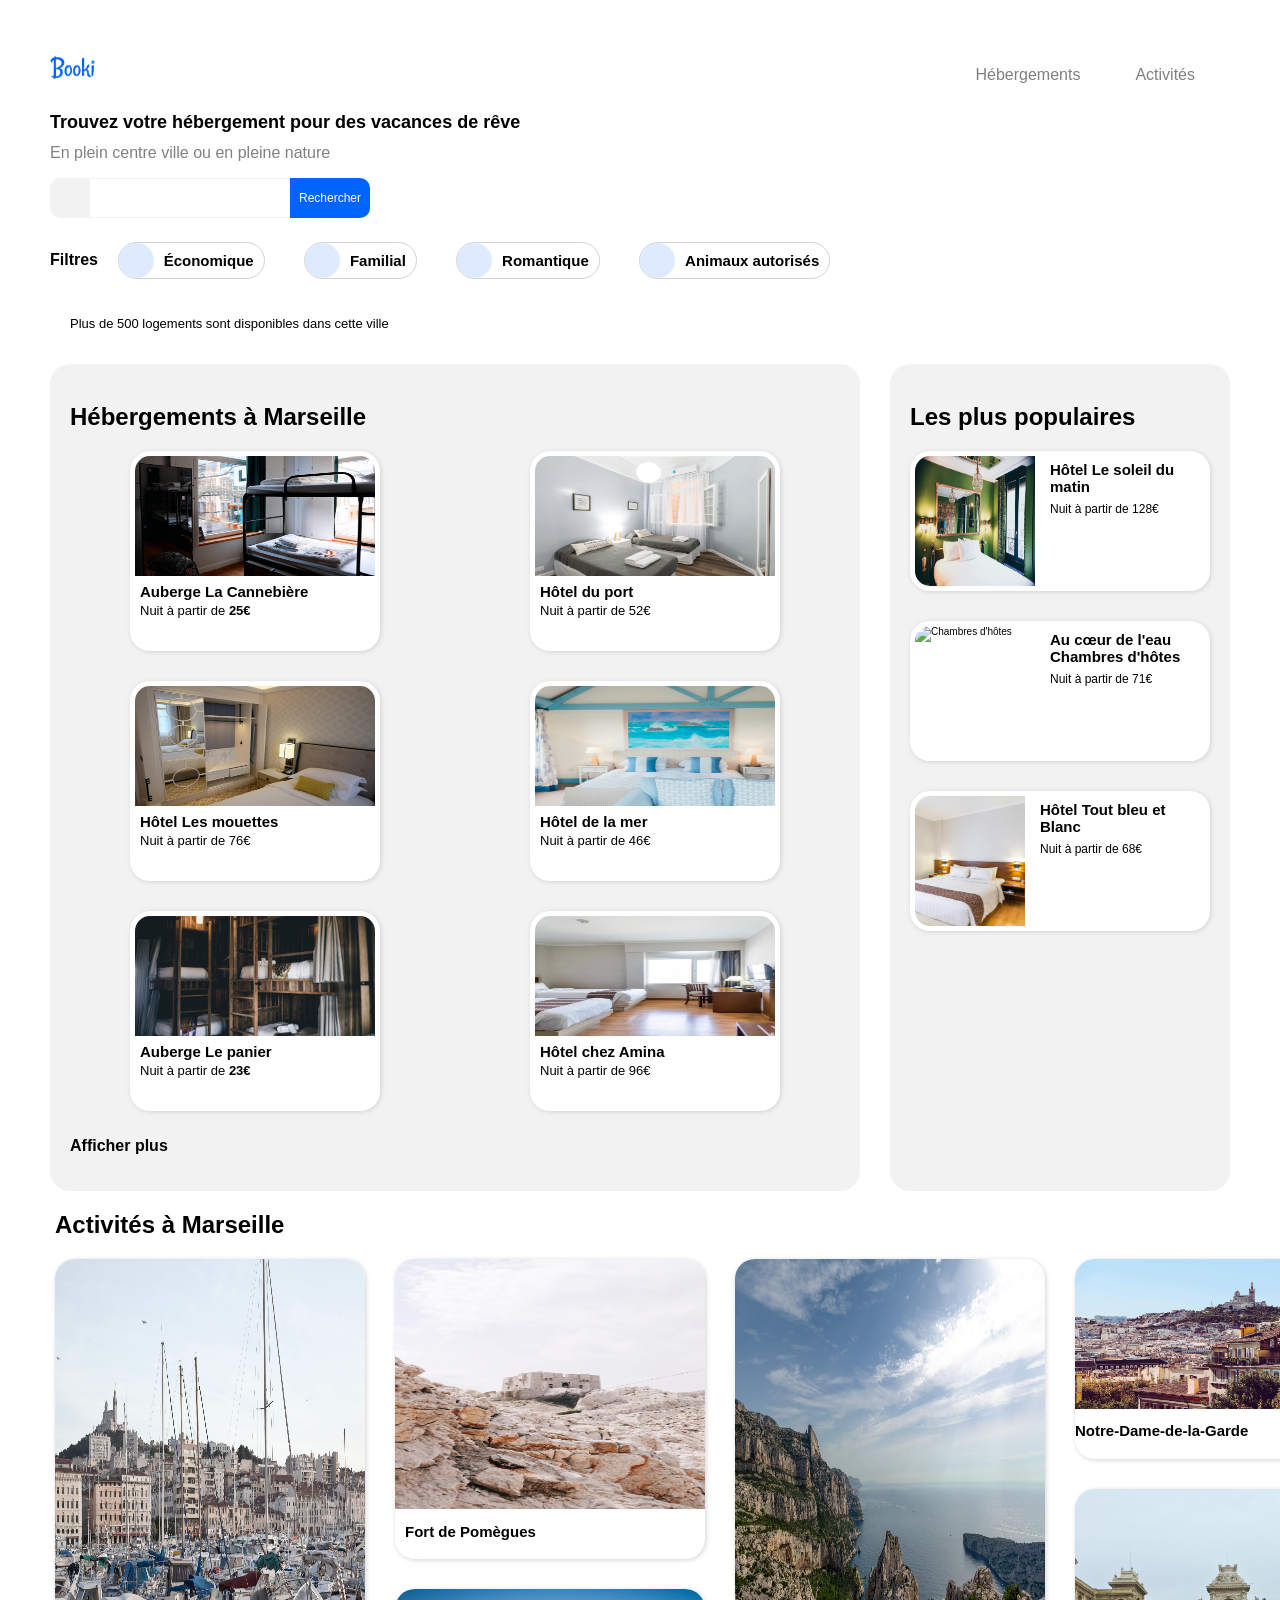
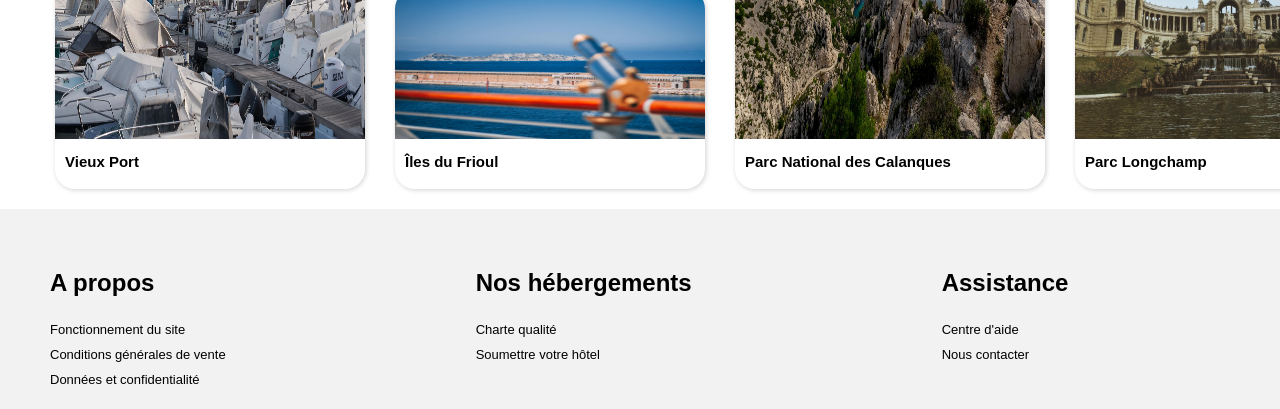
==== Booki.html @ 27ab366f "Starting the project" ====
<!DOCTYPE html>
<html lang="en">
<head>
	<meta charset="utf-8">
	<title>Booki</title>
	<link rel="stylesheet" type="text/css" href="Booki.css">
	<script src="https://kit.fontawesome.com/4626240a72.js" crossorigin="anonymous"></script>
</head>
<body>
	<header>
		<div class="entete">
			<img class="logo" src="Ressources_Booki/images/logo/Booki.png" alt="logo">
				<nav>
							<!-- Menu de navigation -->
					<ul class="menu">
                   	 	<li><a href="#Hébergements">Hébergements</a></li>
                   	 	<li><a href="#Activités">Activités</a></li>
                	</ul>
				</nav>
		</div>

							<!-- Texte header-->

		<div class="phrase_accroche">
			<h1>Trouvez votre hébergement pour des vacances de rêve</h1>
			<p>En plein centre ville ou en pleine nature</p>
		</div>

							<!-- Barre de recherche -->

		<form class="barre_de_recherche">
			<div class="icon_lieu"><i class="fas fa-map-marker-alt fa-lg"></i></div>
			<label for="recherche"></label>
			<input type="search" name="recherche" id="recherche">
			<button class="bouton_rechercher">Rechercher</button>
		</form>

							<!-- Filtres cliquables -->

		<div class="filtres">
			<h2>Filtres</h2>
								   <!-- Cash -->
			<div class="cash">
				<div class="iconContainer">
					<i class="fas fa-money-bill-wave fa-lg"></i>
				</div>
				<a class="bouton_rechercher" href="#">Économique</a>
			</div>

							    <!-- Personnage -->
			<div class="man">
				<div class="iconContainer">
					<i class="fas fa-child"></i>
				</div>
				<a class="bouton_rechercher" href="#">Familial</a>
			</div>

								  <!-- Coeur -->
			<div class="heart">
				<div class="iconContainer">
					<i class="fas fa-heart"></i>
				</div>
				<a class="bouton_rechercher" href="#">Romantique</a>
			</div>

							   	  <!-- Animal -->
			<div class="pet">
				<div class="iconContainer">
					<i class="fas fa-dog"></i>
				</div>
				<a class="bouton_rechercher" href="#">Animaux autorisés</a>
			</div>

		</div>

								<!-- Information -->

		<div class="information">
			<div><i class="fa-light fa-circle-info" aria-hidden="true"></i></div>
			<p>Plus de 500 logements sont disponibles dans cette ville</p>
		</div>
	</header>

						<!-- Section "Hébergment à Marseille" -->

	<div class="section_one_and_two">
	
		<section class="section_one">

			<h2 id="Hébergements">Hébergements à Marseille</h2>

			<div class="hebergements">
				
				<a class="résultats" href="#">
					<img src="Ressources_Booki/images/hebergements/2_large/auberge.jpg" alt="Auberge">
					<h3>Auberge La Cannebière</h3>
					<p>Nuit à partir de <strong>25€</strong></p>
				</a>

				<a class="résultats" href="#">
					<img src="Ressources_Booki/images/hebergements/2_large/hotel_du_port.jpg" alt="Hôtel">
					<h3>Hôtel du port</h3>
					<p>Nuit à partir de 52€</p>
				</a>

				<a class="résultats" href="#">
					<img src="Ressources_Booki/images/hebergements/2_large/hotel_les_mouettes.jpg" alt="Hôtel">
					<h3>Hôtel Les mouettes</h3>
					<p>Nuit à partir de 76€</p>
				</a>

				<a class="résultats" href="#">
					<img src="Ressources_Booki/images/hebergements/2_large/hotel_de_la_mer.jpg" alt="Hôtel">
					<h3>Hôtel de la mer</h3>
					<p>Nuit à partir de 46€</p>
				</a>

				<a class="résultats" href="#">
					<img src="Ressources_Booki/images/hebergements/2_large/auberge_le_panier.jpg" alt="Auberge">
					<h3>Auberge Le panier</h3>
					<p>Nuit à partir de <strong>23€</strong></p>
				</a>

				<a class="résultats" href="#">
					<img src="Ressources_Booki/images/hebergements/2_large/hotel_chez_amina.jpg" alt="Hôtel">
					<h3>Hôtel chez Amina</h3>
					<p>Nuit à partir de 96€</p>
				</a>

			</div >

								<!-- Bouton afficher plus -->
				<div class="afficher_plus">
					<a href="#">
					<p><strong>Afficher plus</strong></p>
					</a>
				</div>

		</section>
							<!-- Section "Les plus populaires" -->
		<section class="section_two">

			<h2>Les plus populaires</h2>
				<div class="populaires">
						
					<a class="résultats_populaires" href="#">
						<img src="Ressources_Booki/images/hebergements/2_large/hotel_le_soleil_du_matin.jpg" alt="Hôtel">
							
						<div class="hotel">
							<h3>Hôtel Le soleil du matin</h3>
							<p>Nuit à partir de 128€</p>
						</div>
					</a>

					<a class="résultats_populaires" href="#">
						<img src="Ressources_Booki/images/hebergements/2_large/au_coeur_de_l_eau.jpg" alt="Chambres d'hôtes">
						<div class="hotel">
							<h3>Au cœur de l'eau<br />
							Chambres d'hôtes</h3>
							<p>Nuit à partir de 71€</p>
						</div>
					</a>

					<a class="résultats_populaires" href="#">
						<img src="Ressources_Booki/images/hebergements/2_large/hotel_tout_bleu_et_blanc.jpg" alt="Hôtel">
						<div class="hotel">
							<h3>Hôtel Tout bleu et Blanc</h3>
							<p>Nuit à partir de 68€</p>
						</div>
					</a>

				</div >
		</section>

	</div>
	<!-- Section "Activités à Marseille" -->
		<section class="section_three">
			<h2 id="Activités">Activités à Marseille</h2>
			<div class="activites">

				<div class="groupe_activites">
						<a class="blocs_activites_longs" href="#">
							<img src="Ressources_Booki/images/activites/2_large/vieux_port.jpg" alt="Port">
							<h3>Vieux Port</h3>
						</a>

					<div class="bloc_2_activites">

						<a class="blocs_activites_moyens" href="#">
							<img src="Ressources_Booki/images/activites/2_large/fort_de_pomegues.jpg" alt="Fort">	
							<h3>Fort de Pomègues</h3>
						</a>

						<a class="blocs_activites_courts" href="#">
							<img src="Ressources_Booki/images/activites/2_large/iles_du_frioul.jpg" alt="Îles">
							<h3>Îles du Frioul</h3>
						</a>
					</div>
				</div>

				<div class="groupe_activites2">
						<a class="blocs_activites_longs" href="#">
							<img src="Ressources_Booki/images/activites/2_large/parc_national_des_calanques.jpg" alt="Parc National">
							<h3>Parc National des Calanques</h3>
						</a>

					<div class="bloc_2_activites_1">

						<a class="blocs_activites_courts" href="#">
							<img src="Ressources_Booki/images/activites/2_large/notre_dame_de_la_garde.jpg" alt="Notre-Dame-de-la-Garde">
							<h1>Notre-Dame-de-la-Garde</h3>
						</a>

						<a class="blocs_activites_moyens" href="#">
							<img src="Ressources_Booki/images/activites/2_large/parc_longchamp.jpg" alt="Parc Longchamp">
							<h3>Parc Longchamp</h3> 
						</a>
					</div>
				</div>
			</div>
		</section>

											<!-- Pied de page -->

		<footer>	
				<div class="pied_de_page">

					<div class="a_propos">
						<h2>A propos</h2>
							<a class="lien_pied_de_page" href="#">Fonctionnement du site</a>
							<a class="lien_pied_de_page" href="#">Conditions générales de vente</a>
							<a class="lien_pied_de_page" href="#">Données et confidentialité</a>
					</div>

					<div class="nos_hebergements">
						<h2>Nos hébergements</h2>
							<a class="lien_pied_de_page" href="#">Charte qualité</a>
							<a class="lien_pied_de_page" href="#">Soumettre votre hôtel</a>
					</div>

					<div class="assistance">
						<h2>Assistance</h2>
							<a class="lien_pied_de_page" href="#">Centre d'aide</a>
							<a class="lien_pied_de_page" href="#">Nous contacter</a>
					</div>

				</div>
		</footer>
</body>
</html>
---- Booki.css ----
@font-face 
{
 font-family: "Raleway";
 src: url("/Ressources_Booki/Font/Raleway/Raleway-VariableFont_wght.ttf") format("ttf");
}

body
{
	margin: 50px;
	font-family: Raleway, Arial;
}

.entete
{
	display: flex;
    justify-content: space-between;
}

/* Header */

.logo
{
    display: flex;
    flex-direction: row;
    align-items: baseline;

	width: 70px;
	height: 35px;
}

					   /* Menu de navigation */

nav
{
	text-decoration: none;
	text-align: right;
}

nav ul
{
	list-style-type: none;
    display: flex;
}

nav li
{
    margin-right: 15px;
}

nav a
{
    color: grey;
    text-decoration: none;
    margin: 20px;
}

nav a:hover
{
	color: #0065FC;
	border-top: 3px solid #0065FC;
	text-decoration: none;
	margin: 21px;
	padding-left: 20px;
	padding-right: 20px;
	padding-top: 64px;
}

						   /* Texte header */

.phrase_accroche
{
	display: flex;
	flex-direction: column;
}
.phrase_accroche h1
{
	font-size: 18px;
	margin-bottom: -5px;
}

.phrase_accroche p
{
	color: grey;
}

						/* Barre de recherche */

.barre_de_recherche
{
	display: flex;
}

.barre_de_recherche input
{
	height: 40px;
	width: 200px;
	margin-bottom: 20px;
	border-top: 1px solid #F2F2F2;
	border-bottom: 1px solid #F2F2F2;
	border-left: none;
	border-right: none;
}

.icon_lieu
{
	background-color: #F2F2F2;
	width: 40px;
	height: 40px;
	border-top-left-radius: 10px;
	border-bottom-left-radius: 10px;
	display: flex;
	justify-content: center;
	align-items: center;
}

.fa-map-marker-alt {
	color: black !important;
}

.barre_de_recherche button
{
	border: none;
	color: white;
	font-size: 12px;
	background-color: #0065FC;
	width: 80px;
	height: 40px;
	border-radius: 0 10px 10px 0;

}

button:active
{
	background-color: #0000FF;
}


							/* Filtres */
.iconContainer {
	background-color: #DEEBFF;
	width: 35px;
	height: 100%;
	border-radius: 50%;
	display: flex;
	align-items: center;
	justify-content: center;
}

.fas {
	color:  #2068FC;
}

.filtres
{
	display: flex;
	justify-content: space-around;
	width: 800px;
}

.filtres a
{
	text-decoration: none;
	color: black;
	font-weight: bold;
	margin: 10px;
}

.filtres p
{
	font-size: 14px;
}


.filtres > div
{
	display: flex;
	text-align: center;
	align-items: center;

	border: 1px solid lightgrey;
	border-radius: 20px;

	height: 35px;
	font-size: 15px;
	margin: auto;
}

.filtres > div, .filtres > div a {
	transition-duration: 0.3s;
}

.filtres h2
{
	font-size: 16px;
}

.filtres > div:hover
{
	background-color: #0065FC;
	
}

.filtres > div:hover a
{
	color: white;
}

							/* Information*/

.information
{
	display: flex;
	margin: 20px;
}

.information p
{
	font-size: 13px;
}

					/* Section "Hébergements à Marseille" */

/* Fond gris */
.section_one
{
	background-color: #F2F2F2;
	border-radius: 20px;
	padding: 20px;
	display: flex;
	flex-direction: column;

	height: auto;
	width: 915px;
}

/* Groupe de cartes */
.hebergements
{
	display: flex;
	flex-wrap: wrap;
	justify-content: space-around;
	grid-gap: 30px;
}

/* Cartes */
.hebergements a
{
	display: flex;
	flex-direction: column;
	align-content: center;
	background-color: white;
	border-radius: 20px;

	height: 200px;
	width: 250px;

	font-size: 10px;
	text-align: left;
	text-decoration: none;
	color: black;

	box-shadow: 1px 1px 5px lightgray;
}

.hebergements img
{
	border-top-left-radius: 20px;
	border-top-right-radius: 20px;
	height: 120px;
	padding: 5px;
}

.hebergements h3
{
	margin-bottom: -10px;
	margin-left: 10px;
	margin-top: 2px;
	font-size: 15px;
}

.hebergements p
{
	margin-left: 10px;
	font-size: 13px;
}

/* afficher plus */
.afficher_plus
{
	margin-top: 10px;
}

.afficher_plus a
{
	text-align: left;
	text-decoration: none;
	color: black;
}

					/* Section "Les plus populaire" */

/* Fond gris */
.section_two
{
	background-color: #F2F2F2;
	border-radius: 20px;
	padding: 20px;
	display: flex;
	flex-direction: column;

	height: auto;
	width: 300px;
}

/* Groupe de cartes */
.populaires
{
	display: flex;
	flex-direction: column;
	grid-gap: 30px;
}

/* cartes */
.populaires a
{
	display: flex;
	background-color: white;
	border-radius: 20px;

	height: 140px;
	width: 300px;

	font-size: 10px;
	text-align: left;
	text-decoration: none;
	color: black;

	box-shadow: 1px 1px 5px lightgray;
}

.populaires img
{
	border-top-left-radius: 20px;
	border-bottom-left-radius: 20px;
	height: 130px;
	width: 120px;
	padding: 5px;
	float: left;
}

.populaires h3
{
	margin-bottom: -5px;
	margin-left: 5px;
	margin-top: 5px;
	margin-right: 10px;
	font-size: 15px;
}

.populaires p
{
	margin-left: 5px;
	font-size: 12px;
}

.hotel
{
	display: flex;
	flex-direction: column;
	margin: 5px;
}

						/* Regroupement des 2 sections */

.section_one_and_two
{
	position: relative;
	display: flex;
	grid-gap: 30px;
	justify-content: center;
}

					   /* Section "Activités à Marseille" */

/* Bloc fond */
.section_three
{
	padding-left: 5px;
	display: flex;
	flex-direction: column;
	height: auto;
	width: 1273px;
	margin-bottom: 70px;
	flex-wrap: wrap;
}

.section_three h3
{
	margin-left: 10px;
	font-size: 15px;
}

/* Groupe de cartes */
.activites
{
	display: flex;
	justify-content: space-around;
	column-gap: 30px;
}

.groupe_activites
{
	display: flex;
	justify-content: space-around;
	grid-gap: 30px;
}

.groupe_activites2
{
	display: flex;
	justify-content: space-around;
	grid-gap: 30px;
}

/* Blocs de cartes (longs) */

.blocs_activites_longs
{
	display: flex;
	flex-direction: column;
	align-content: center;
	background-color: white;
	border-radius: 20px;

	height: 530px;
	width: 310px;

	font-size: 10px;
	text-align: left;
	text-decoration: none;
	color: black;

	box-shadow: 1px 1px 5px lightgray;
}

.blocs_activites_longs img
{
	border-top-left-radius: 20px;
	border-top-right-radius: 20px;
	height: 480px;
}

.blocs_activites_longs h3
{
	margin-left: 10px;
	margin-top: 14px;
}

/* Regroupements blocs courts */

.bloc_2_activites
{
	display: flex;
	flex-direction: column;
	grid-gap: 30px;
}

.bloc_2_activites_1
{
	display: flex;
	flex-direction: column;
	grid-gap: 30px;
}

/* Blocs de cartes (moyens) */

.blocs_activites_moyens
{
	display: flex;
	flex-direction: column;
	align-content: center;
	background-color: white;
	border-radius: 20px;

	height: 300px;
	width: 310px;

	font-size: 10px;
	text-align: left;
	text-decoration: none;
	color: black;

	box-shadow: 1px 1px 5px lightgray;
}

.blocs_activites_moyens img
{
	border-top-left-radius: 20px;
	border-top-right-radius: 20px;
	height: 250px;
}

.blocs_activites_moyens h3
{
	margin-left: 10px;
	margin-top: 14px;
}

/* Blocs de cartes (courts) */

.blocs_activites_courts
{
	display: flex;
	flex-direction: column;
	align-content: center;
	background-color: white;
	border-radius: 20px;

	height: 200px;
	width: 310px;

	font-size: 10px;
	text-align: left;
	text-decoration: none;
	color: black;

	box-shadow: 1px 1px 5px lightgray;
}

.blocs_activites_courts img
{
	border-top-left-radius: 20px;
	border-top-right-radius: 20px;
	height: 150px;
}

.blocs_activites_courts h3
{
	margin-left: 10px;
	margin-top: 14px;
}

								/* Pied de page */

footer
{
	background-color: #F2F2F2;
	height: 200px;
	margin: -50px;
}

.pied_de_page
{
	display: flex;
	justify-content: flex-start;
	column-gap: 250px;
	margin: 50px;
	padding-top: 40px;
}

.lien_pied_de_page
{
	text-decoration: none;
	color: black;
	text-align: left;
	margin-top: 5px;
	margin-bottom: 5px;
	font-size: 13px;
}

footer h3
{
	font-size: 16px;
}

.a_propos
{
	display: flex;
	flex-direction: column;

}

.nos_hebergements
{
	display: flex;
	flex-direction: column;
}

.assistance
{
	display: flex;
	flex-direction: column;
}

							/* Media queries */


@media (min-width: 767px) and (max-width: 991px)
{
	body
	{
		margin: 30px;
	}

	nav a
	{
	    font-size: 14px;
	    margin: 20px;
	}

	nav a:hover
	{
		padding-left: 15px;
		padding-right: 15px;
		padding-top: 46px;

	}

	.phrase_accroche
	{
		align-items: center;
	}

	.barre_de_recherche
	{
		justify-content: center;
	}

	.filtres
	{
		display: flex;
		justify-content: space-around;
		width: 700px;
	}

	.filtres div
	{
		display: flex;
		text-align: center;
		align-items: center;

		border: 1px solid lightgrey;
		border-radius: 20px;

		height: 30px;
		font-size: 13px;
		margin: auto;
	}

	.section_one_and_two
	{
		display: flex;
		flex-direction: column-reverse;
		grid-gap: 20px;
	}

	.section_one
	{
		
		flex-direction: column;

		height: auto;
		width: auto;
	}

	.afficher_plus a
	{
		text-align: center;
	}

	.section_two
	{
		flex-direction: column;

		height: auto;
		width: auto;
	}

	.populaires
	{
		display: flex;
		flex-direction: row;
		grid-gap: 30px;
	}

	.populaires a
	{
		height: auto;
	}

	.populaires img
	{
		height: auto;
	}

	.section_three
	{
		height: auto;
		width: auto;
	}

	.activites
	{
		display: flex;
		flex-direction: column;
		justify-content: space-around;
		grid-gap: 30px;
	}

	.groupe_activites2
	{
		flex-direction: row-reverse;
	}

	footer
	{
		width: auto;
	}

	footer h2
	{
		font-size: 18px;
	}

	.pied_de_page
	{
		display: flex;
		justify-content: center;
		column-gap: 180px;
		margin: 50px;
		padding-top: 40px;
	}

}

@media (max-width: 768px)

{
	body
	{
		margin: 20px;
		width: auto;
	}

	.entete
	{
		flex-direction: column;
	    align-items: center;
	}

	.logo
	{
		height: 45px;
		width: 90px;
		margin-bottom: 20px;
	}

							/* Menu de navigation */


	nav a
	{
		border-bottom: 2px solid #F2F2F2;
		padding-left: 70px;
		padding-right: 70px;
		padding-bottom: 10px;
		margin-left: -35px;
	}

	nav a:hover
	{
		color: #0065FC;
		border-top: none;
		border-bottom: 3px solid #0065FC;
		padding-left: 70px;
		padding-right: 70px;
		margin-left: -35px;

	}

						     /* Texte header */


	.phrase_accroche h1
	{
		font-size: 20px;
		margin-bottom: -5px;
		text-align: justify;
		width: 275px;
	}

							/* Barre de recherche */


	.barre_de_recherche button
	{
		width: 40px;
		border-radius: 10px 10px 10px 10px;

	}

								/* Filtres */


	.filtres
	{
		flex-wrap: wrap;
		width: 300px;
		grid-gap: 10px;
	}

	.filtres div
	{
		margin: 0px;
	}

	.information
	{
		display: flex;
		flex-wrap: wrap;
	}

	.information p
	{
		font-size: 16px;
	}

						  /* Regroupemment section */

	.section_one_and_two
	{
		display: flex;
		flex-direction: column-reverse;
		justify-content: space-between;
	}

						    	/* Section 1 */

	.section_one
	{
		background-color: white;
		height: auto;
		width: auto;
	}

	/* groupe cartes */

	.hebergements
	{
		display: flex;
		flex-direction: column;
		align-items: center;
		grid-gap: 20px;
	}

	/* cartes hébergements */

	.hebergements a
	{
		display: flex;
		flex-direction: column;
		align-content: center;
		background-color: white;
		border-radius: 20px;

		height: 220px;
		width: 400px;

		font-size: 14px;
		text-align: left;
		text-decoration: none;
		color: black;

		box-shadow: 1px 1px 5px lightgray;
	}

	.hebergements img
	{
		border-top-left-radius: 20px;
		border-top-right-radius: 20px;
		height: 140px;
		padding: 5px;
	}

	/* afficher plus */

	.afficher_plus
	{
		margin-left: 10px;
	}

											/* Section 2 */

	.section_two
	{
		background-color: #F2F2F2;
		border-radius: 0px;
		padding: 20px;
		display: flex;
		flex-direction: column;
		height: auto;
		width: auto;
	}

	/* Groupe de cartes */
	.populaires
	{
		display: flex;
		flex-direction: column;
		grid-gap: 30px;
		align-items: center;
	}

	/* cartes */
	.populaires a
	{
		display: flex;
		background-color: white;
		border-radius: 20px;

		height: 190px;
		width: 400px;

		font-size: 10px;
		text-align: left;
		text-decoration: none;
		color: black;

		box-shadow: 1px 1px 5px lightgray;
	}

	.populaires img
	{
		border-top-left-radius: 20px;
		border-bottom-left-radius: 20px;
		height: 180px;
		width: 170px;
		padding: 5px;
		float: left;
	}

	.populaires h3
	{
		margin-bottom: -5px;
		margin-left: 5px;
		margin-top: 5px;
		margin-right: 10px;
		font-size: 20px;
	}

	.populaires p
	{
		margin-left: 5px;
		font-size: 17px;
	}

										/* Section 3 */

	.section_three
	{
		align-items: center;
		width: auto;
	}

	.activites
	{
		flex-direction: column;
		
	}

	/* groupes activités */

	.groupe_activites
	{
		flex-direction: column;
		margin-bottom: 30px;
	}

	.groupe_activites2
	{
		flex-direction: column;
	}

	/* cartes activités */

	.blocs_activites_courts
	{

		height: 220px;
		width: 400px;

		font-size: 10px;
	}

	.blocs_activites_courts img
	{
		height: 170px;
	}

	.blocs_activites_courts h3
	{
		font-size: 18px;
		margin-left: 20px;
	}

		.blocs_activites_moyens
	{
		height: 220px;
		width: 400px;

		font-size: 10px;
	}

	.blocs_activites_moyens img
	{
		height: 170px;
	}

	.blocs_activites_moyens h3
	{
		font-size: 18px;
		margin-left: 20px;
	}

		.blocs_activites_longs
	{
		height: 220px;
		width: 400px;

		font-size: 10px;
	}

	.blocs_activites_longs img
	{
		height: 170px;
	}

	.blocs_activites_longs h3
	{
		font-size: 18px;
		margin-left: 20px;
	}

											/* Pied de page */

	footer
	{
		height: 450px;
	}

	.pied_de_page
	{
		flex-wrap: wrap;
		column-gap: 100px;
		margin: 80px;
		padding-top: 30px;
	}

	.lien_pied_de_page
	{
		margin-bottom: 10px;
		font-size: 15px;
		width: 200px;
	}

	footer h2
	{
		font-size: 18px;
	}

}
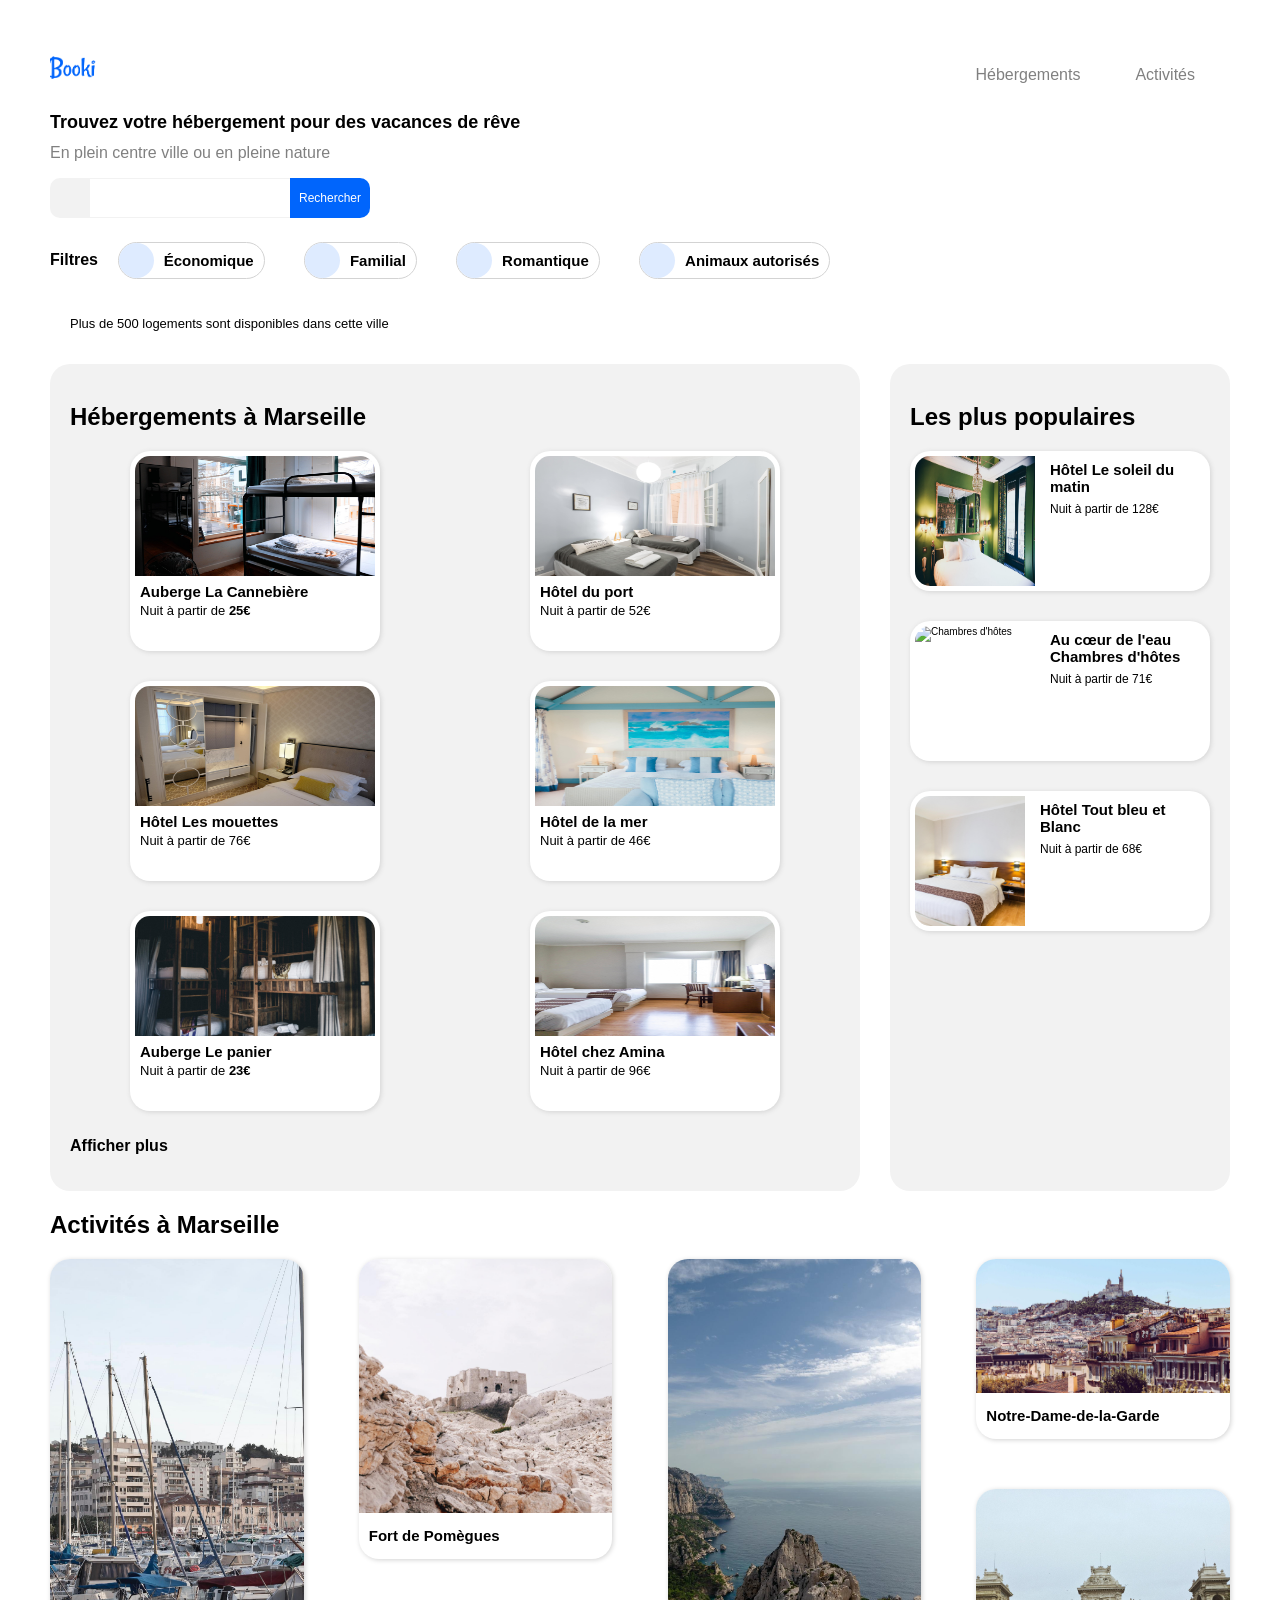
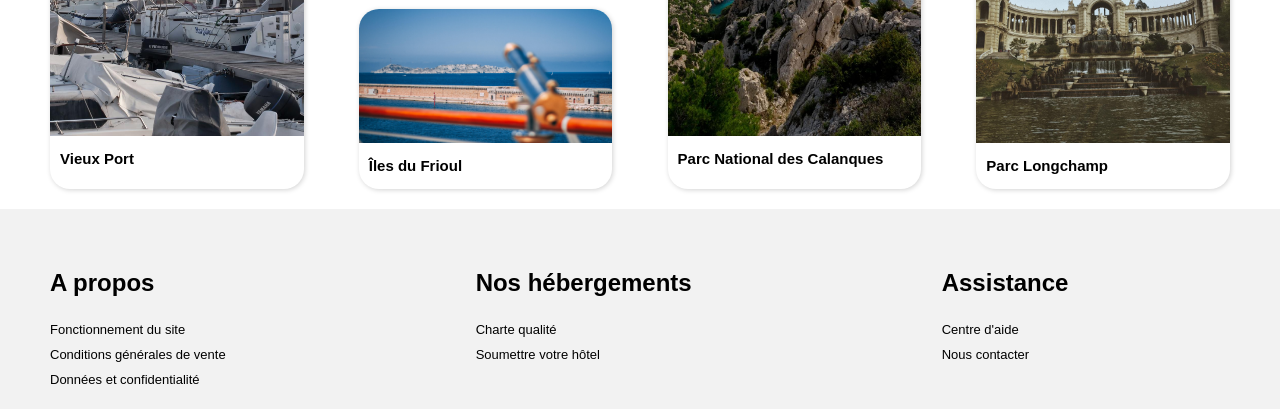
==== commit 9b65130e: "Remake section wrapped pictures" ====
--- a/Booki.html
+++ b/Booki.html
@@ -5,6 +5,7 @@
 	<title>Booki</title>
 	<link rel="stylesheet" type="text/css" href="Booki.css">
 	<script src="https://kit.fontawesome.com/4626240a72.js" crossorigin="anonymous"></script>
+	<meta name="viewport" content="width=device-width, initial-scale=1">
 </head>
 <body>
 	<header>
@@ -177,46 +178,46 @@
 		<section class="section_three">
 			<h2 id="Activités">Activités à Marseille</h2>
 			<div class="activites">
-
-				<div class="groupe_activites">
-						<a class="blocs_activites_longs" href="#">
-							<img src="Ressources_Booki/images/activites/2_large/vieux_port.jpg" alt="Port">
-							<h3>Vieux Port</h3>
-						</a>
-
-					<div class="bloc_2_activites">
-
-						<a class="blocs_activites_moyens" href="#">
-							<img src="Ressources_Booki/images/activites/2_large/fort_de_pomegues.jpg" alt="Fort">	
-							<h3>Fort de Pomègues</h3>
-						</a>
-
-						<a class="blocs_activites_courts" href="#">
-							<img src="Ressources_Booki/images/activites/2_large/iles_du_frioul.jpg" alt="Îles">
-							<h3>Îles du Frioul</h3>
-						</a>
-					</div>
-				</div>
-
-				<div class="groupe_activites2">
-						<a class="blocs_activites_longs" href="#">
-							<img src="Ressources_Booki/images/activites/2_large/parc_national_des_calanques.jpg" alt="Parc National">
-							<h3>Parc National des Calanques</h3>
-						</a>
-
-					<div class="bloc_2_activites_1">
-
-						<a class="blocs_activites_courts" href="#">
-							<img src="Ressources_Booki/images/activites/2_large/notre_dame_de_la_garde.jpg" alt="Notre-Dame-de-la-Garde">
-							<h1>Notre-Dame-de-la-Garde</h3>
-						</a>
-
-						<a class="blocs_activites_moyens" href="#">
-							<img src="Ressources_Booki/images/activites/2_large/parc_longchamp.jpg" alt="Parc Longchamp">
-							<h3>Parc Longchamp</h3> 
-						</a>
-					</div>
-				</div>
+				<a class="blocs_activites_longs" href="#">
+					<div>
+						<img src="Ressources_Booki/images/activites/2_large/vieux_port.jpg" alt="Port">
+					</div>
+					<h3>Vieux Port</h3>
+				</a>
+
+				<a class="blocs_activites_moyens" href="#">
+					<div>
+						<img src="Ressources_Booki/images/activites/2_large/fort_de_pomegues.jpg" alt="Fort">
+					</div>	
+					<h3>Fort de Pomègues</h3>
+				</a>
+
+				<a class="blocs_activites_courts" href="#">
+					<div>
+						<img src="Ressources_Booki/images/activites/2_large/iles_du_frioul.jpg" alt="Îles">
+					</div>
+					<h3>Îles du Frioul</h3>
+				</a>
+				<a class="blocs_activites_longs" href="#">
+					<div>
+						<img src="Ressources_Booki/images/activites/2_large/parc_national_des_calanques.jpg" alt="Parc National">
+					</div>
+					<h3>Parc National des Calanques</h3>
+				</a>
+
+				<a class="blocs_activites_courts" href="#">
+					<div>
+						<img src="Ressources_Booki/images/activites/2_large/notre_dame_de_la_garde.jpg" alt="Notre-Dame-de-la-Garde">
+					</div>
+					<h3>Notre-Dame-de-la-Garde</h3>
+				</a>
+
+				<a class="blocs_activites_moyens" href="#">
+					<div>
+						<img src="Ressources_Booki/images/activites/2_large/parc_longchamp.jpg" alt="Parc Longchamp">
+					</div>
+					<h3>Parc Longchamp</h3> 
+				</a>
 			</div>
 		</section>
 
--- a/Booki.css
+++ b/Booki.css
@@ -385,13 +385,9 @@
 /* Bloc fond */
 .section_three
 {
-	padding-left: 5px;
-	display: flex;
-	flex-direction: column;
-	height: auto;
-	width: 1273px;
+	display: flex;
+	flex-direction: column;
 	margin-bottom: 70px;
-	flex-wrap: wrap;
 }
 
 .section_three h3
@@ -404,27 +400,15 @@
 .activites
 {
 	display: flex;
-	justify-content: space-around;
-	column-gap: 30px;
-}
-
-.groupe_activites
-{
-	display: flex;
-	justify-content: space-around;
-	grid-gap: 30px;
-}
-
-.groupe_activites2
-{
-	display: flex;
-	justify-content: space-around;
-	grid-gap: 30px;
-}
-
-/* Blocs de cartes (longs) */
-
-.blocs_activites_longs
+	flex-direction: column;
+	flex-wrap: wrap;
+	justify-content: space-between;
+	align-content: space-between;
+	width: 100%;
+	height: 530px;
+}
+
+.blocs_activites_moyens, .blocs_activites_courts, .blocs_activites_longs
 {
 	display: flex;
 	flex-direction: column;
@@ -432,8 +416,7 @@
 	background-color: white;
 	border-radius: 20px;
 
-	height: 530px;
-	width: 310px;
+	width: 21.5%;
 
 	font-size: 10px;
 	text-align: left;
@@ -443,11 +426,23 @@
 	box-shadow: 1px 1px 5px lightgray;
 }
 
-.blocs_activites_longs img
-{
-	border-top-left-radius: 20px;
-	border-top-right-radius: 20px;
-	height: 480px;
+.blocs_activites_moyens > div, .blocs_activites_courts > div, .blocs_activites_longs > div {
+	height: 90%;
+	overflow: hidden;
+	border-radius: 20px 20px 0 0;
+}
+
+div > img {
+	object-fit: cover;
+	width: 100%;
+	height: 100%;
+}
+/* Blocs de cartes (longs) */
+
+.blocs_activites_longs
+{
+	height: 530px;
+	
 }
 
 .blocs_activites_longs h3
@@ -456,48 +451,11 @@
 	margin-top: 14px;
 }
 
-/* Regroupements blocs courts */
-
-.bloc_2_activites
-{
-	display: flex;
-	flex-direction: column;
-	grid-gap: 30px;
-}
-
-.bloc_2_activites_1
-{
-	display: flex;
-	flex-direction: column;
-	grid-gap: 30px;
-}
-
 /* Blocs de cartes (moyens) */
 
 .blocs_activites_moyens
 {
-	display: flex;
-	flex-direction: column;
-	align-content: center;
-	background-color: white;
-	border-radius: 20px;
-
 	height: 300px;
-	width: 310px;
-
-	font-size: 10px;
-	text-align: left;
-	text-decoration: none;
-	color: black;
-
-	box-shadow: 1px 1px 5px lightgray;
-}
-
-.blocs_activites_moyens img
-{
-	border-top-left-radius: 20px;
-	border-top-right-radius: 20px;
-	height: 250px;
 }
 
 .blocs_activites_moyens h3
@@ -510,28 +468,7 @@
 
 .blocs_activites_courts
 {
-	display: flex;
-	flex-direction: column;
-	align-content: center;
-	background-color: white;
-	border-radius: 20px;
-
-	height: 200px;
-	width: 310px;
-
-	font-size: 10px;
-	text-align: left;
-	text-decoration: none;
-	color: black;
-
-	box-shadow: 1px 1px 5px lightgray;
-}
-
-.blocs_activites_courts img
-{
-	border-top-left-radius: 20px;
-	border-top-right-radius: 20px;
-	height: 150px;
+	height: 180px;
 }
 
 .blocs_activites_courts h3
@@ -733,7 +670,7 @@
 
 }
 
-@media (max-width: 768px)
+@media all and (max-width: 768px)
 
 {
 	body
